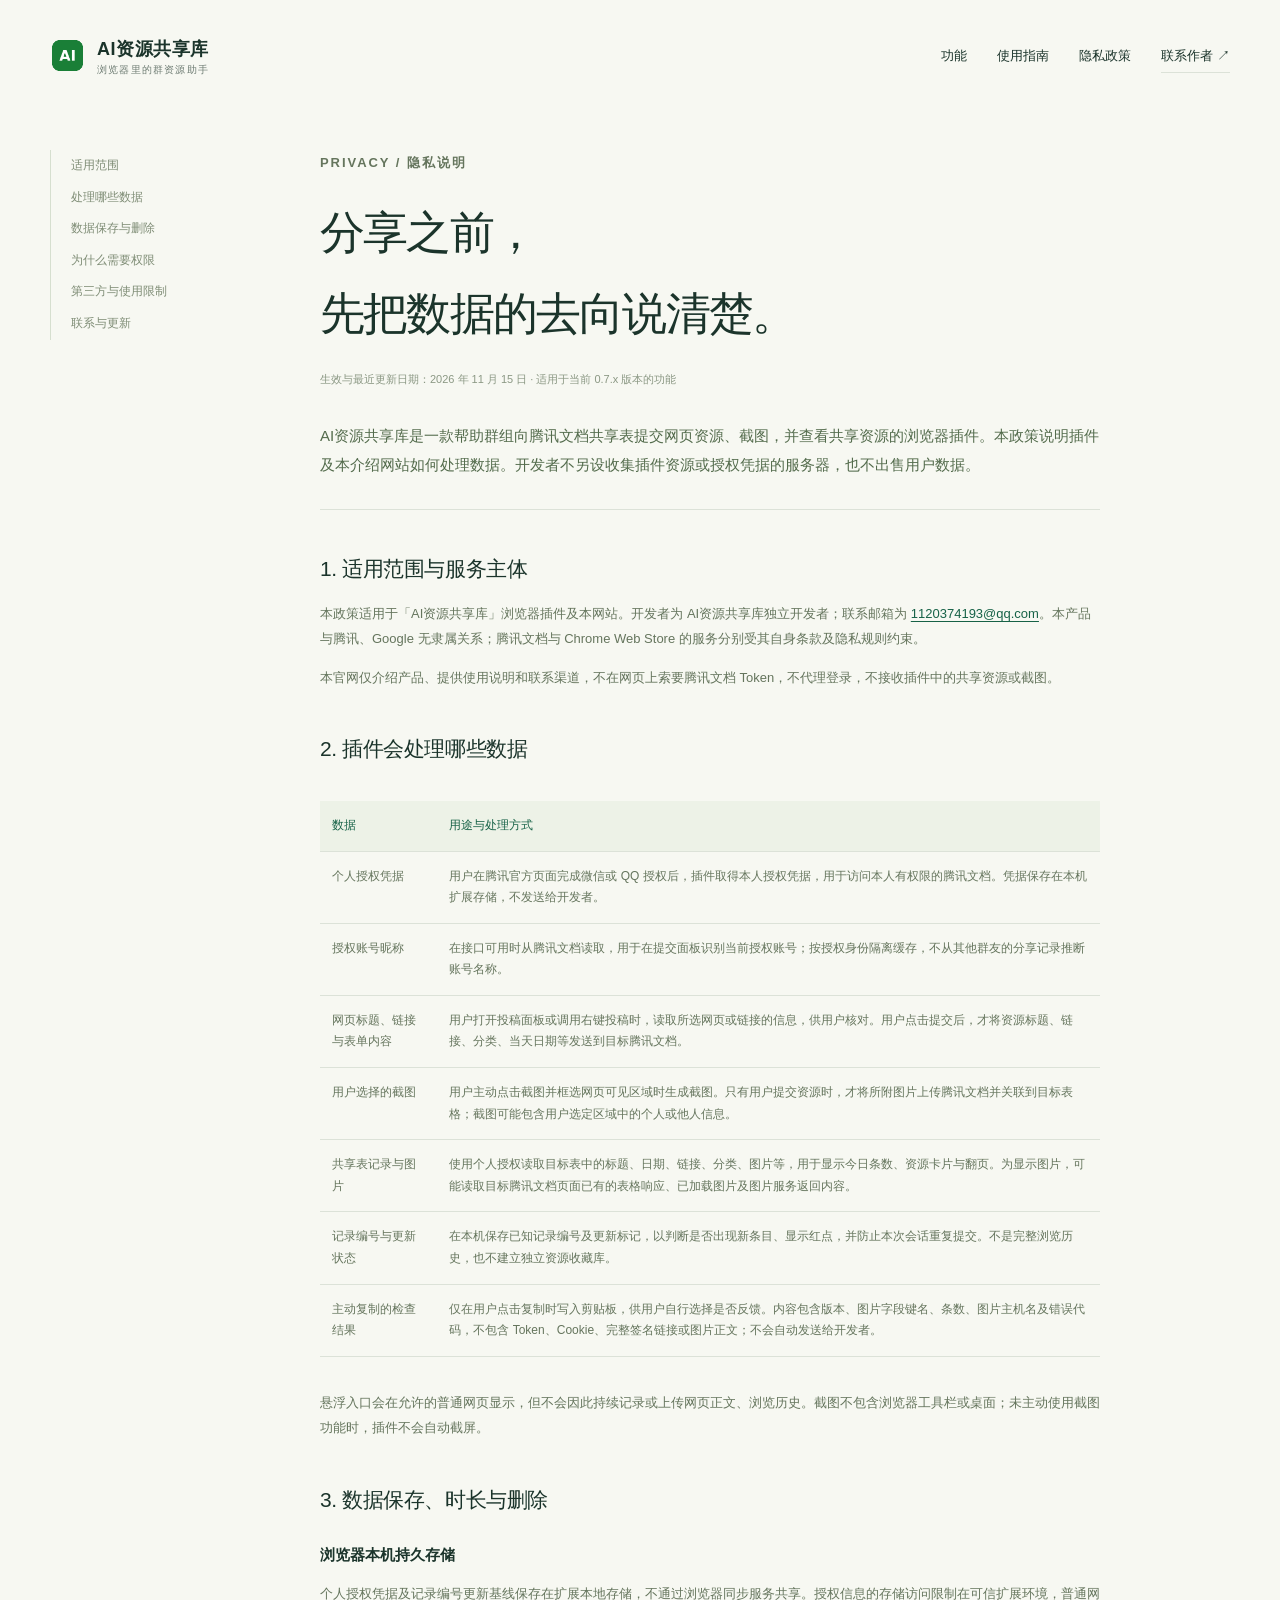
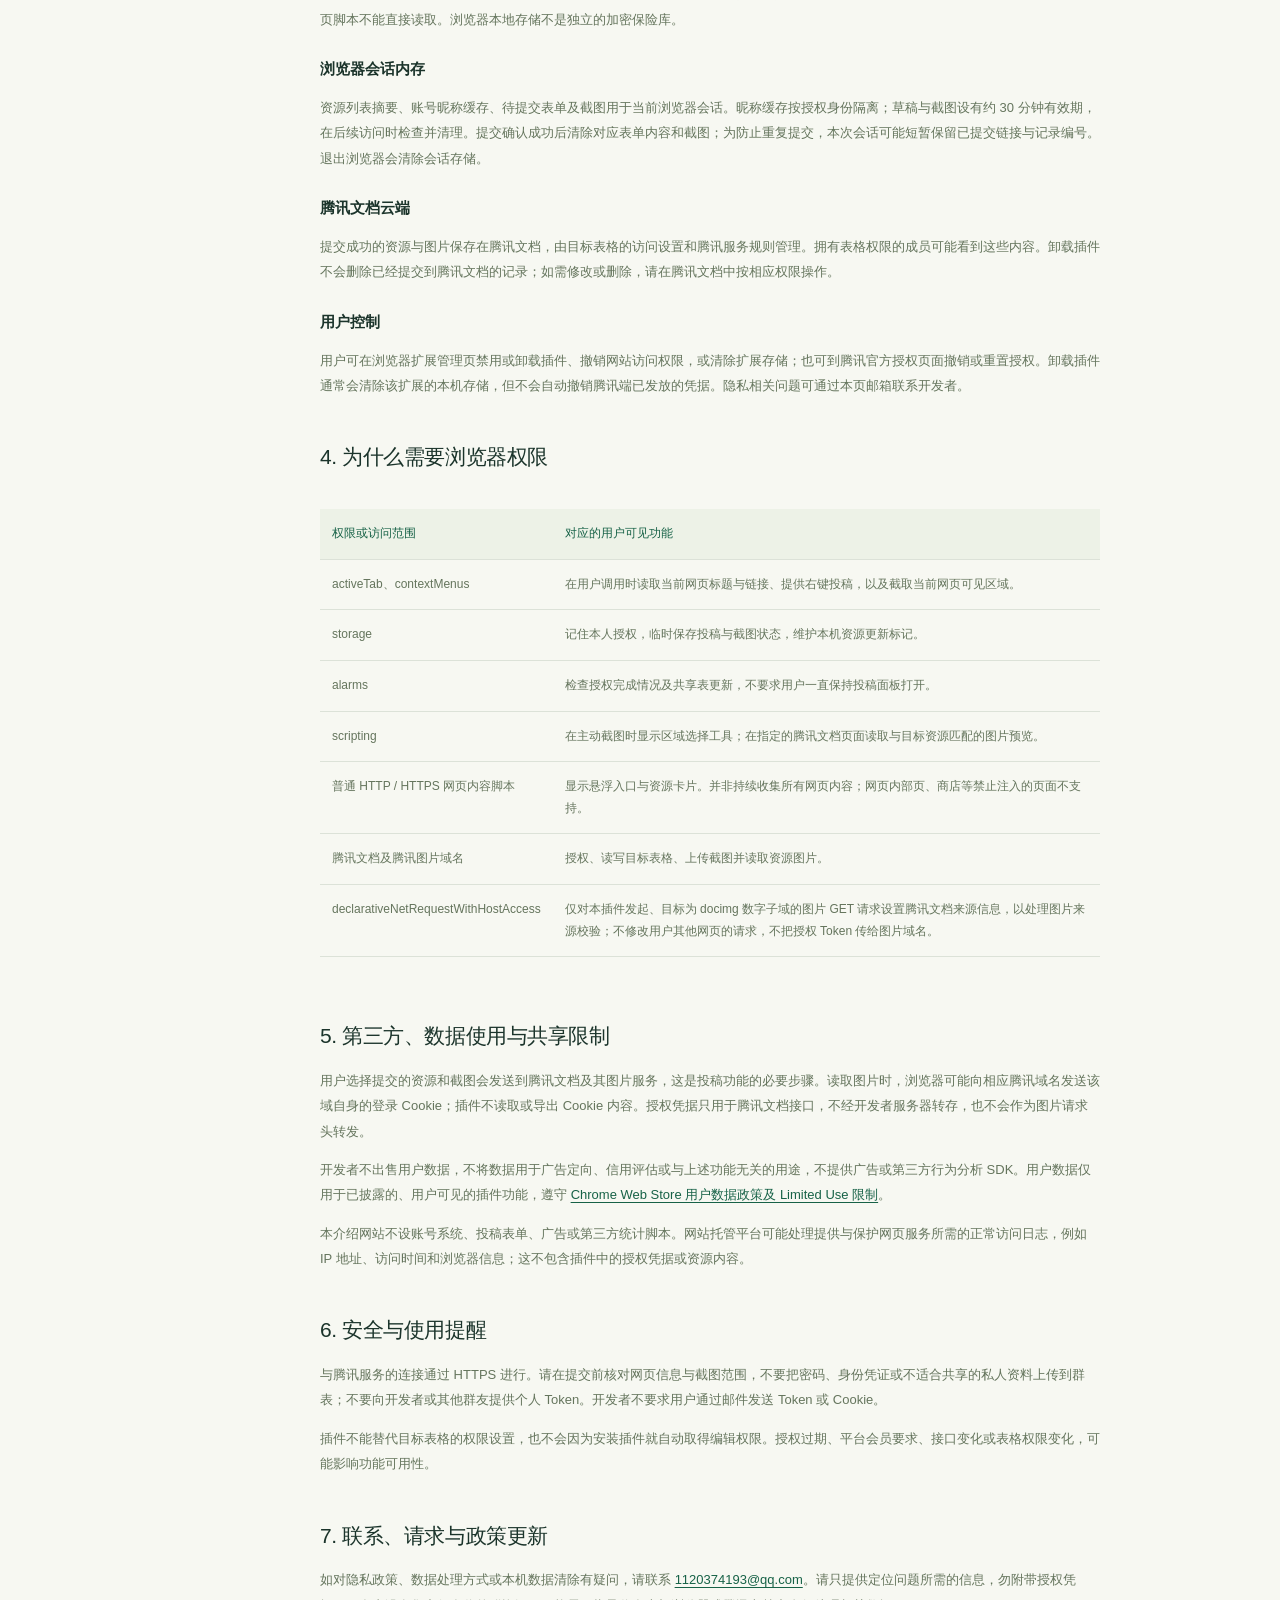
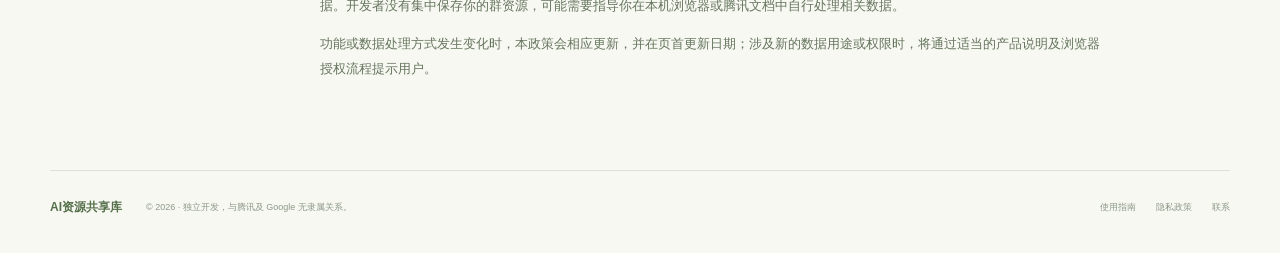
==== privacy/index.html @ 5c705e94 "Publish product website, help and privacy policy only" ====
<!doctype html><html lang="zh-CN"><head><meta charset="utf-8"><meta name="viewport" content="width=device-width,initial-scale=1"><meta name="description" content="AI资源共享库浏览器插件隐私政策：了解授权凭据、网页标题与链接、截图、腾讯文档共享表及本地存储的处理方式。"><title>隐私政策 · AI资源共享库</title><link rel="icon" href="../assets/icon.png"><link rel="stylesheet" href="../assets/site.css"></head><body><a class="skip" href="#main">跳到正文</a><header class="header wrap"><a class="brand" href="../"><img src="../assets/icon.png" alt="" width="35" height="35"><span>AI资源共享库<small>浏览器里的群资源助手</small></span></a><nav aria-label="主导航"><a href="../#features">功能</a><a href="../help/">使用指南</a><a href="../privacy/" aria-current="page">隐私政策</a><a class="nav-contact" href="mailto:1120374193@qq.com">联系作者 ↗</a></nav></header>
<main id="main" class="legal-layout wrap"><aside class="legal-sidebar" aria-label="本页目录"><a href="#scope">适用范围</a><a href="#data">处理哪些数据</a><a href="#storage">数据保存与删除</a><a href="#permissions">为什么需要权限</a><a href="#sharing">第三方与使用限制</a><a href="#contact">联系与更新</a></aside><article class="legal"><p class="eyebrow">PRIVACY / 隐私说明</p><h1>分享之前，<br>先把数据的去向说清楚。</h1><p class="updated">生效与最近更新日期：2026 年 11 月 15 日 · 适用于当前 0.7.x 版本的功能</p><p class="lead">AI资源共享库是一款帮助群组向腾讯文档共享表提交网页资源、截图，并查看共享资源的浏览器插件。本政策说明插件及本介绍网站如何处理数据。开发者不另设收集插件资源或授权凭据的服务器，也不出售用户数据。</p>
<h2 id="scope">1. 适用范围与服务主体</h2><p>本政策适用于「AI资源共享库」浏览器插件及本网站。开发者为 AI资源共享库独立开发者；联系邮箱为 <a href="mailto:1120374193@qq.com">1120374193@qq.com</a>。本产品与腾讯、Google 无隶属关系；腾讯文档与 Chrome Web Store 的服务分别受其自身条款及隐私规则约束。</p><p>本官网仅介绍产品、提供使用说明和联系渠道，不在网页上索要腾讯文档 Token，不代理登录，不接收插件中的共享资源或截图。</p>
<h2 id="data">2. 插件会处理哪些数据</h2><div class="table-wrap"><table><thead><tr><th>数据</th><th>用途与处理方式</th></tr></thead><tbody><tr><td>个人授权凭据</td><td>用户在腾讯官方页面完成微信或 QQ 授权后，插件取得本人授权凭据，用于访问本人有权限的腾讯文档。凭据保存在本机扩展存储，不发送给开发者。</td></tr><tr><td>授权账号昵称</td><td>在接口可用时从腾讯文档读取，用于在提交面板识别当前授权账号；按授权身份隔离缓存，不从其他群友的分享记录推断账号名称。</td></tr><tr><td>网页标题、链接与表单内容</td><td>用户打开投稿面板或调用右键投稿时，读取所选网页或链接的信息，供用户核对。用户点击提交后，才将资源标题、链接、分类、当天日期等发送到目标腾讯文档。</td></tr><tr><td>用户选择的截图</td><td>用户主动点击截图并框选网页可见区域时生成截图。只有用户提交资源时，才将所附图片上传腾讯文档并关联到目标表格；截图可能包含用户选定区域中的个人或他人信息。</td></tr><tr><td>共享表记录与图片</td><td>使用个人授权读取目标表中的标题、日期、链接、分类、图片等，用于显示今日条数、资源卡片与翻页。为显示图片，可能读取目标腾讯文档页面已有的表格响应、已加载图片及图片服务返回内容。</td></tr><tr><td>记录编号与更新状态</td><td>在本机保存已知记录编号及更新标记，以判断是否出现新条目、显示红点，并防止本次会话重复提交。不是完整浏览历史，也不建立独立资源收藏库。</td></tr><tr><td>主动复制的检查结果</td><td>仅在用户点击复制时写入剪贴板，供用户自行选择是否反馈。内容包含版本、图片字段键名、条数、图片主机名及错误代码，不包含 Token、Cookie、完整签名链接或图片正文；不会自动发送给开发者。</td></tr></tbody></table></div><p>悬浮入口会在允许的普通网页显示，但不会因此持续记录或上传网页正文、浏览历史。截图不包含浏览器工具栏或桌面；未主动使用截图功能时，插件不会自动截屏。</p>
<h2 id="storage">3. 数据保存、时长与删除</h2><h3>浏览器本机持久存储</h3><p>个人授权凭据及记录编号更新基线保存在扩展本地存储，不通过浏览器同步服务共享。授权信息的存储访问限制在可信扩展环境，普通网页脚本不能直接读取。浏览器本地存储不是独立的加密保险库。</p><h3>浏览器会话内存</h3><p>资源列表摘要、账号昵称缓存、待提交表单及截图用于当前浏览器会话。昵称缓存按授权身份隔离；草稿与截图设有约 30 分钟有效期，在后续访问时检查并清理。提交确认成功后清除对应表单内容和截图；为防止重复提交，本次会话可能短暂保留已提交链接与记录编号。退出浏览器会清除会话存储。</p><h3>腾讯文档云端</h3><p>提交成功的资源与图片保存在腾讯文档，由目标表格的访问设置和腾讯服务规则管理。拥有表格权限的成员可能看到这些内容。卸载插件不会删除已经提交到腾讯文档的记录；如需修改或删除，请在腾讯文档中按相应权限操作。</p><h3>用户控制</h3><p>用户可在浏览器扩展管理页禁用或卸载插件、撤销网站访问权限，或清除扩展存储；也可到腾讯官方授权页面撤销或重置授权。卸载插件通常会清除该扩展的本机存储，但不会自动撤销腾讯端已发放的凭据。隐私相关问题可通过本页邮箱联系开发者。</p>
<h2 id="permissions">4. 为什么需要浏览器权限</h2><div class="table-wrap"><table><thead><tr><th>权限或访问范围</th><th>对应的用户可见功能</th></tr></thead><tbody><tr><td>activeTab、contextMenus</td><td>在用户调用时读取当前网页标题与链接、提供右键投稿，以及截取当前网页可见区域。</td></tr><tr><td>storage</td><td>记住本人授权，临时保存投稿与截图状态，维护本机资源更新标记。</td></tr><tr><td>alarms</td><td>检查授权完成情况及共享表更新，不要求用户一直保持投稿面板打开。</td></tr><tr><td>scripting</td><td>在主动截图时显示区域选择工具；在指定的腾讯文档页面读取与目标资源匹配的图片预览。</td></tr><tr><td>普通 HTTP / HTTPS 网页内容脚本</td><td>显示悬浮入口与资源卡片。并非持续收集所有网页内容；网页内部页、商店等禁止注入的页面不支持。</td></tr><tr><td>腾讯文档及腾讯图片域名</td><td>授权、读写目标表格、上传截图并读取资源图片。</td></tr><tr><td>declarativeNetRequestWithHostAccess</td><td>仅对本插件发起、目标为 docimg 数字子域的图片 GET 请求设置腾讯文档来源信息，以处理图片来源校验；不修改用户其他网页的请求，不把授权 Token 传给图片域名。</td></tr></tbody></table></div>
<h2 id="sharing">5. 第三方、数据使用与共享限制</h2><p>用户选择提交的资源和截图会发送到腾讯文档及其图片服务，这是投稿功能的必要步骤。读取图片时，浏览器可能向相应腾讯域名发送该域自身的登录 Cookie；插件不读取或导出 Cookie 内容。授权凭据只用于腾讯文档接口，不经开发者服务器转存，也不会作为图片请求头转发。</p><p>开发者不出售用户数据，不将数据用于广告定向、信用评估或与上述功能无关的用途，不提供广告或第三方行为分析 SDK。用户数据仅用于已披露的、用户可见的插件功能，遵守 <a href="https://developer.chrome.com/docs/webstore/program-policies/user-data-faq" target="_blank" rel="noopener noreferrer">Chrome Web Store 用户数据政策及 Limited Use 限制</a>。</p><p>本介绍网站不设账号系统、投稿表单、广告或第三方统计脚本。网站托管平台可能处理提供与保护网页服务所需的正常访问日志，例如 IP 地址、访问时间和浏览器信息；这不包含插件中的授权凭据或资源内容。</p>
<h2>6. 安全与使用提醒</h2><p>与腾讯服务的连接通过 HTTPS 进行。请在提交前核对网页信息与截图范围，不要把密码、身份凭证或不适合共享的私人资料上传到群表；不要向开发者或其他群友提供个人 Token。开发者不要求用户通过邮件发送 Token 或 Cookie。</p><p>插件不能替代目标表格的权限设置，也不会因为安装插件就自动取得编辑权限。授权过期、平台会员要求、接口变化或表格权限变化，可能影响功能可用性。</p>
<h2 id="contact">7. 联系、请求与政策更新</h2><p>如对隐私政策、数据处理方式或本机数据清除有疑问，请联系 <a href="mailto:1120374193@qq.com?subject=AI%E6%8A%98%E8%85%BE%E6%89%8B%E5%86%8C%20%E9%9A%90%E7%A7%81%E9%97%AE%E9%A2%98">1120374193@qq.com</a>。请只提供定位问题所需的信息，勿附带授权凭据。开发者没有集中保存你的群资源，可能需要指导你在本机浏览器或腾讯文档中自行处理相关数据。</p><p>功能或数据处理方式发生变化时，本政策会相应更新，并在页首更新日期；涉及新的数据用途或权限时，将通过适当的产品说明及浏览器授权流程提示用户。</p></article></main>
<footer class="footer wrap"><a class="footer-brand" href="../">AI资源共享库</a><span>© 2026 · 独立开发，与腾讯及 Google 无隶属关系。</span><nav aria-label="页脚导航"><a href="../help/">使用指南</a><a href="../privacy/">隐私政策</a><a href="mailto:1120374193@qq.com">联系</a></nav></footer></body></html>
---- assets/site.css ----
:root{--ink:#1b342b;--green:#176247;--deep:#164c3c;--muted:#6e7c73;--paper:#f7f8f2;--line:#dce2d8;--serif:Georgia,'Songti SC','SimSun',serif}*{box-sizing:border-box}html{scroll-behavior:smooth;scroll-padding-top:28px}body{margin:0;background:var(--paper);color:var(--ink);font:15px/1.8 -apple-system,BlinkMacSystemFont,'Segoe UI','PingFang SC','Microsoft YaHei',sans-serif}a{color:inherit;text-decoration:none}button{font:inherit}button,a{-webkit-tap-highlight-color:transparent}a:focus-visible,button:focus-visible,summary:focus-visible{outline:3px solid #9fb646;outline-offset:5px}a:hover{color:var(--green)}.wrap{width:min(1180px,calc(100% - 64px));margin-inline:auto}.header{height:112px;display:flex;align-items:center;justify-content:space-between;gap:30px}.brand{display:flex;align-items:center;gap:12px;font-weight:700;font-size:18px;letter-spacing:.03em}.brand img{border-radius:9px}.brand small{display:block;font-size:10px;color:var(--muted);font-weight:400;letter-spacing:.12em;margin-top:-4px}.header nav{display:flex;align-items:center;gap:30px;font-size:13px}.nav-contact{border-bottom:1px solid var(--line);padding:5px 0}.nav-contact span{margin-left:12px}.hero{display:grid;grid-template-columns:1.05fr 1fr;align-items:center;gap:60px;padding-top:50px;padding-bottom:80px}.eyebrow{font-size:11px;color:var(--green);font-weight:600;letter-spacing:.15em;margin:0 0 18px}.hero .eyebrow{display:flex;align-items:center;gap:9px}.live-dot,.tiny-dot{width:6px;height:6px;border-radius:50%;background:#8fa354;display:inline-block;flex:none}.hero h1{font-family:var(--serif);font-weight:500;font-size:clamp(40px,4.6vw,64px);letter-spacing:-.055em;line-height:1.34;margin:0 0 28px}.accent{color:var(--green)}.hero-lead{color:var(--muted);font-size:16px;line-height:1.95;margin:0 0 30px}.hero-actions{display:flex;align-items:center;gap:24px;flex-wrap:wrap}.button{display:inline-flex;align-items:center;justify-content:space-between;gap:25px;padding:13px 21px;border-radius:5px;font-weight:500;font-size:13px;transition:background .2s,transform .2s}.button:hover{transform:translateY(-2px)}.primary{background:var(--green);color:white}.primary:hover{background:var(--deep);color:white}.light{background:#f3f6ec;color:var(--deep)}.text-link{font-size:12px;border-bottom:1px solid #b7c5b7;padding-bottom:4px;color:var(--green)}.availability{margin-top:23px;color:#8a948b;font-size:10px;display:flex;align-items:center;gap:7px;flex-wrap:wrap}.availability-divider{margin:0 3px;color:#bbc4b9}.tiny-dot{width:4px;height:4px;background:#aeb9ad}.demo-scene{position:relative;min-width:0}.demo-label{display:flex;justify-content:space-between;font-size:10px;color:#7f8c80;margin:0 2px 10px}.demo-label span:first-child{letter-spacing:.2em;color:var(--green)}.browser{border:1px solid #c9d4c7;border-radius:12px;overflow:hidden;background:#fff;box-shadow:0 20px 50px #203b2710;transform:rotate(-1deg)}.browser-top{height:40px;background:#edf1e9;border-bottom:1px solid #dde4d8;display:flex;align-items:center;gap:12px;padding:0 15px}.traffic{display:flex;gap:5px}.traffic i{display:block;width:6px;height:6px;border-radius:50%;background:#c6d2c0}.traffic i:nth-child(2){background:#b8c8ae}.traffic i:nth-child(3){background:#9eb599}.browser-address{flex:1;text-align:center;font-size:9px;color:#8b9885}.browser-more{color:#9eac97}.browser-body{height:440px;position:relative;padding:29px 27px;background:linear-gradient(135deg,#fbfcf9,#f2f5ed)}.page-tag{font-size:9px;letter-spacing:.16em;color:#9ba992}.fake-title{font-family:var(--serif);font-size:24px;line-height:1.5;color:#9aaa91;margin-top:18px}.fake-line{height:5px;width:47%;background:#e4eadf;border-radius:2px;margin-top:10px}.fake-line.long{width:68%;margin-top:19px}.fake-block{display:flex;gap:12px;align-items:center;margin-top:34px;color:#a0af97}.fake-block strong{font-size:11px;font-weight:500;display:block}.fake-block small{display:block;font-size:8px;margin-top:4px}.line-icon{border:1px solid #dbe4d4;width:31px;height:31px;border-radius:6px;display:grid;place-items:center}.resource-card{position:absolute;right:26px;top:121px;width:285px;background:white;padding:16px;border-radius:10px;border:1px solid #d7e1d3;box-shadow:0 14px 25px #263c2315;transform:rotate(1deg)}.resource-head{display:flex;align-items:center;justify-content:space-between;font-size:10px;color:var(--green)}.outlined{border:1px solid #d6e2d6;padding:3px 7px;border-radius:4px;font-weight:600}.resource-summary{font-size:9px;color:#a0aaa0;margin:9px 0}.demo-only{float:right;background:#f2f5ed;padding:0 5px;border-radius:3px;color:#8c9a84}.demo-card{min-height:137px;perspective:600px}.resource-kind{display:block;font-size:8px;color:#94a18f;letter-spacing:.07em}.resource-card h2{font-size:14px;font-weight:500;line-height:1.65;margin:5px 0 12px}.mini-art{height:58px;display:flex;align-items:center;justify-content:center;gap:9px;background:#f5f8f0;border-radius:4px}.art-task{font-size:10px;background:white;border:1px solid #dfe6d7;border-radius:5px;padding:7px 12px;display:flex;gap:15px;color:#91a184}.art-task-green{background:#e1eddb;color:var(--green);border-color:#d1e2c7}.art-task span{font-size:10px}.art-arrow{color:#b7c5ad;font-size:12px}.resource-pager{display:flex;align-items:center;justify-content:space-between;border-top:1px solid #ecf0e7;padding-top:10px;margin-top:10px}.resource-pager button{border:1px solid #dce5d6;border-radius:4px;color:var(--green);font-size:9px;padding:4px 8px;background:white;cursor:pointer}.resource-pager button:disabled{opacity:.35;cursor:default}.resource-pager>span{font-size:9px;color:#9da993}.floating-demo{position:absolute;bottom:20px;right:22px;width:41px;height:41px;border-radius:50%;background:var(--green);color:white;display:grid;place-items:center;font-size:14px;font-weight:600;box-shadow:0 4px 10px #315c3825}.demo-badge{position:absolute;right:-7px;top:-4px;border:2px solid white;border-radius:12px;font-size:8px;background:#e8f0e0;color:var(--green);width:20px;height:18px;line-height:14px;text-align:center}.floating-demo i{position:absolute;left:0;top:0;width:8px;height:8px;border-radius:50%;background:#df7867;border:2px solid white}.demo-caption{display:flex;align-items:center;justify-content:flex-end;gap:9px;margin-top:19px;font-size:9px;color:#8e9c86}.caption-line{width:30px;height:1px;background:#bdcbb5}.principle-strip{border-block:1px solid var(--line);background:#eff2e9}.principle-inner{display:flex;justify-content:space-between;gap:25px;padding-block:20px;font-size:11px;color:#8a9882}.principle-inner b{color:#556c51;font-weight:500;margin-right:12px}.section{padding-block:85px}.section-heading h2,.getting-started h2,.contact-section h2{font-family:var(--serif);font-size:36px;font-weight:500;letter-spacing:-.035em;line-height:1.5;margin:0}.feature-grid{display:grid;grid-template-columns:repeat(3,1fr);gap:45px;margin-top:48px}.feature-grid article{border-top:1px solid #cbd8c5;padding-top:20px;position:relative}.feature-number{font-size:10px;color:#8f9f86;letter-spacing:.08em}.feature-symbol{position:absolute;top:15px;right:2px;color:#5f7c54;font-size:23px}.feature-grid h3{font-size:17px;font-weight:500;margin:24px 0 11px}.feature-grid p{font-size:12px;color:var(--muted);margin:0;line-height:1.95}.privacy-band{border-radius:9px;background:var(--deep);color:#eff6e9;padding:42px 40px;display:flex;gap:30px;align-items:center}.privacy-mark{width:55px;height:65px;flex:none;border:1px solid #6e907b;border-radius:20px 20px 26px 26px;display:grid;place-items:center;color:#bed3af;font-size:25px}.privacy-band .eyebrow{color:#abc69c;margin-bottom:12px}.privacy-band h2{font-family:var(--serif);font-weight:400;font-size:30px;line-height:1.5;margin:0 0 13px;letter-spacing:-.02em}.privacy-band p:last-child{font-size:11px;color:#b2c8b7;margin:0;line-height:1.9}.privacy-band .button{margin-left:auto;white-space:nowrap;font-size:11px;gap:19px}.getting-started{display:grid;grid-template-columns:1fr 1fr;gap:90px}.muted{color:var(--muted);font-size:12px;margin-block:24px}.steps{list-style:none;margin:4px 0 0;padding:0}.steps li{display:flex;gap:18px;padding:23px 0;border-bottom:1px solid var(--line)}.steps li:first-child{padding-top:0}.steps li>span{height:25px;width:25px;flex:none;border-radius:50%;border:1px solid #ccdac5;display:grid;place-items:center;color:var(--green);font-size:10px}.steps h3{font-size:14px;font-weight:500;margin:0 0 6px}.steps p{font-size:11px;color:var(--muted);margin:0}.contact-section{border-top:1px solid var(--line);padding-block:50px;display:flex;align-items:center;justify-content:space-between;gap:30px}.contact-section .eyebrow{margin-bottom:13px}.contact-section h2{font-size:29px}.contact-section p:last-child{font-size:11px;color:var(--muted);margin:12px 0 0}.contact-mail{font-family:Georgia,serif;font-size:20px;color:var(--green);white-space:nowrap;border-bottom:1px solid #bdcdb7;padding-bottom:5px}.contact-mail span{font-family:system-ui;margin-left:15px;font-size:14px}.footer{border-top:1px solid var(--line);padding-block:26px 35px;display:flex;gap:24px;align-items:center;font-size:9px;color:#8d9888}.footer-brand{font-size:12px;color:#55704b;font-weight:600}.footer nav{margin-left:auto;display:flex;gap:20px}.skip{position:fixed;left:10px;top:-100px;z-index:10;background:white;padding:8px}.skip:focus{top:10px}.legal-layout{display:grid;grid-template-columns:200px 1fr;gap:70px;padding-top:38px;padding-bottom:75px}.legal-sidebar{font-size:12px;position:sticky;top:30px;height:fit-content;border-left:1px solid #d6dfcf;padding-left:20px}.legal-sidebar a{display:block;padding:5px 0;color:#7f8d76}.legal-sidebar a.current{color:var(--green);font-weight:600}.legal{max-width:780px}.legal>h1{font-family:var(--serif);font-size:45px;font-weight:400;letter-spacing:-.04em;margin:0 0 14px}.legal .updated{font-size:11px;color:#8b9884;margin-bottom:30px}.legal .lead{font-size:15px;color:#536b4c;line-height:1.95;border-bottom:1px solid var(--line);padding-bottom:30px}.legal h2{font-size:21px;font-weight:500;margin:40px 0 13px;letter-spacing:-.02em}.legal h3{font-size:15px;font-weight:600;margin:23px 0 9px}.legal p,.legal li{font-size:13px;color:#65755d;line-height:1.95}.legal ul,.legal ol{padding-left:20px}.legal li{padding-block:4px}.legal a{color:var(--green);text-decoration:underline;text-underline-offset:3px}.legal table{width:100%;border-collapse:collapse;margin:20px 0;font-size:12px}.legal th,.legal td{text-align:left;border-bottom:1px solid var(--line);padding:14px 12px;vertical-align:top}.legal th{color:var(--green);background:#edf2e7;font-weight:500}.legal td{color:#65755d}.legal-note{background:#ebf1e3;border-left:3px solid #9ab083;padding:15px 20px;font-size:12px!important}.help-faq{border-bottom:1px solid var(--line);padding:16px 0}.help-faq summary{font-size:14px;color:#395331;cursor:pointer}.help-faq p{margin-bottom:0}.table-wrap{overflow-x:auto}
@media(min-width:1500px){.hero{padding-block:75px 110px}.hero h1{font-size:68px}.browser-body{height:470px}.resource-card{top:135px}}
@media(max-width:1000px){.hero{gap:30px}.hero h1{font-size:46px}.hero-lead{font-size:14px}.hero-actions{gap:16px}.resource-card{right:12px;width:260px}.fake-title{font-size:21px}.browser-body{padding:23px 20px}.header nav{gap:18px}.privacy-band{gap:20px;padding:32px}.privacy-band .button{padding:11px 15px;gap:12px}.feature-grid{gap:25px}.getting-started{gap:45px}.contact-mail{font-size:17px}.legal-layout{gap:35px;grid-template-columns:160px 1fr}}
@media(max-width:740px){.wrap{width:calc(100% - 36px)}.header{height:85px;gap:14px}.brand{font-size:15px;gap:8px}.brand img{width:29px;height:29px}.brand small{font-size:8px}.header nav{gap:14px;font-size:11px}.header nav a:first-child,.nav-contact{display:none}.hero{grid-template-columns:1fr;padding-top:36px;padding-bottom:42px;gap:42px}.hero h1{font-size:48px;line-height:1.35}.hero-lead{font-size:14px}.hero-actions{gap:23px}.availability{font-size:9px}.demo-scene{max-width:500px;width:100%;margin:auto}.browser-body{height:410px}.resource-card{right:19px;top:113px;width:270px}.fake-title{font-size:24px}.principle-inner{flex-direction:column;gap:10px;padding-block:19px;font-size:11px}.principle-inner b{display:inline-block;width:95px}.section{padding-block:50px}.section-heading h2,.getting-started h2{font-size:29px}.feature-grid{grid-template-columns:1fr;gap:30px;margin-top:30px}.feature-grid h3{margin-top:18px}.feature-grid p{font-size:13px}.feature-symbol{top:21px}.privacy-band{flex-wrap:wrap;gap:20px;padding:27px 23px}.privacy-mark{width:39px;height:47px;font-size:20px}.privacy-band h2{font-size:26px}.privacy-band .eyebrow{font-size:10px}.privacy-band>div:nth-child(2){flex:1}.privacy-band .button{margin-left:59px}.privacy-band p:last-child{font-size:11px}.getting-started{grid-template-columns:1fr;gap:28px}.muted{font-size:13px}.steps p{font-size:12px}.contact-section{align-items:flex-start;flex-direction:column;gap:22px;padding-block:35px}.contact-section h2{font-size:27px}.contact-section p:last-child{font-size:12px}.contact-mail{font-size:19px}.footer{flex-wrap:wrap;gap:12px;padding-block:23px}.footer>span{width:100%;order:3}.footer nav{gap:18px}.legal-layout{display:block;padding-top:20px;padding-bottom:45px}.legal-sidebar{position:static;border:0;border-bottom:1px solid var(--line);padding:0 0 14px;margin-bottom:25px;display:flex;gap:20px;flex-wrap:wrap}.legal-sidebar a{padding:0}.legal>h1{font-size:36px}.legal h2{font-size:19px;margin-top:30px}.legal th,.legal td{padding:11px 8px}.desktop{display:none}}
@media(max-width:370px){.hero h1{font-size:41px}.resource-card{width:245px;right:10px}.brand small{display:none}.header nav{gap:10px}.hero-actions{gap:15px}.button{padding:12px 17px}.hero-actions .text-link{font-size:11px}}
@media(prefers-reduced-motion:reduce){html{scroll-behavior:auto}*{transition:none!important;animation:none!important}}
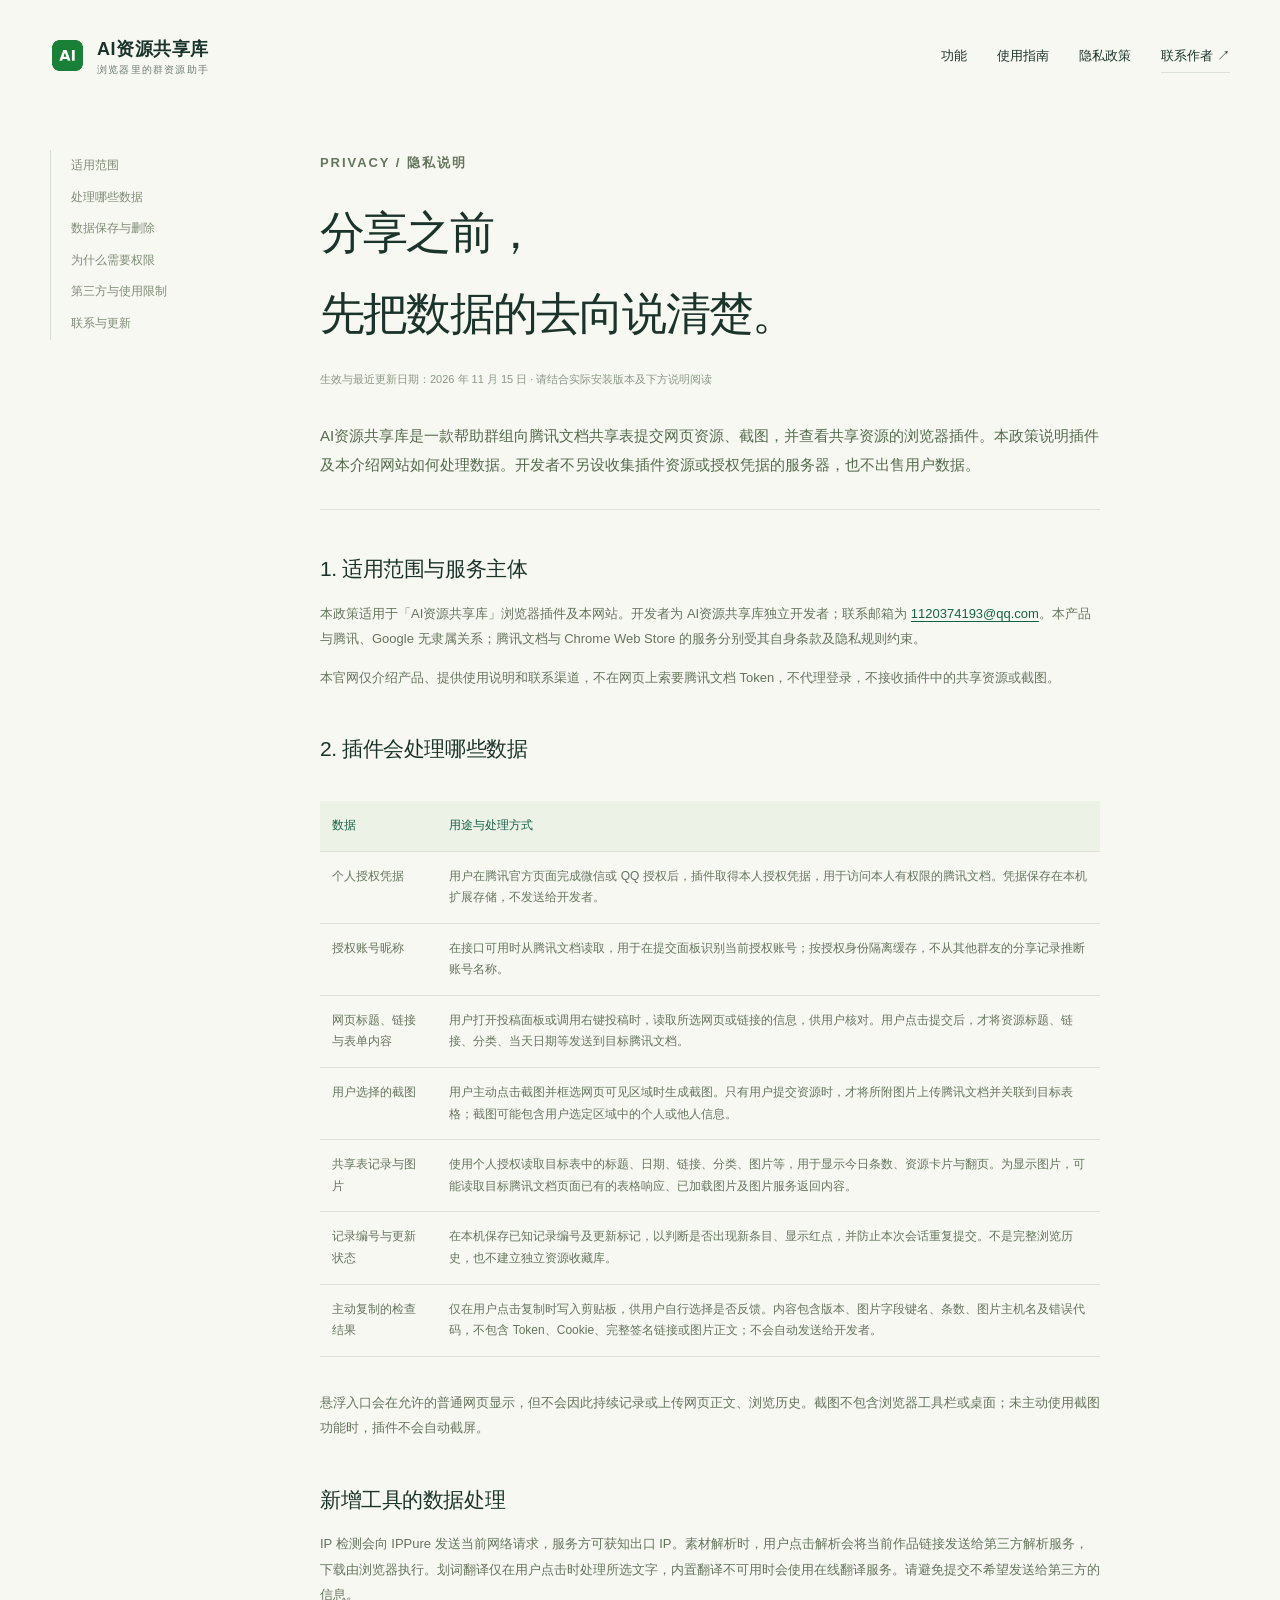
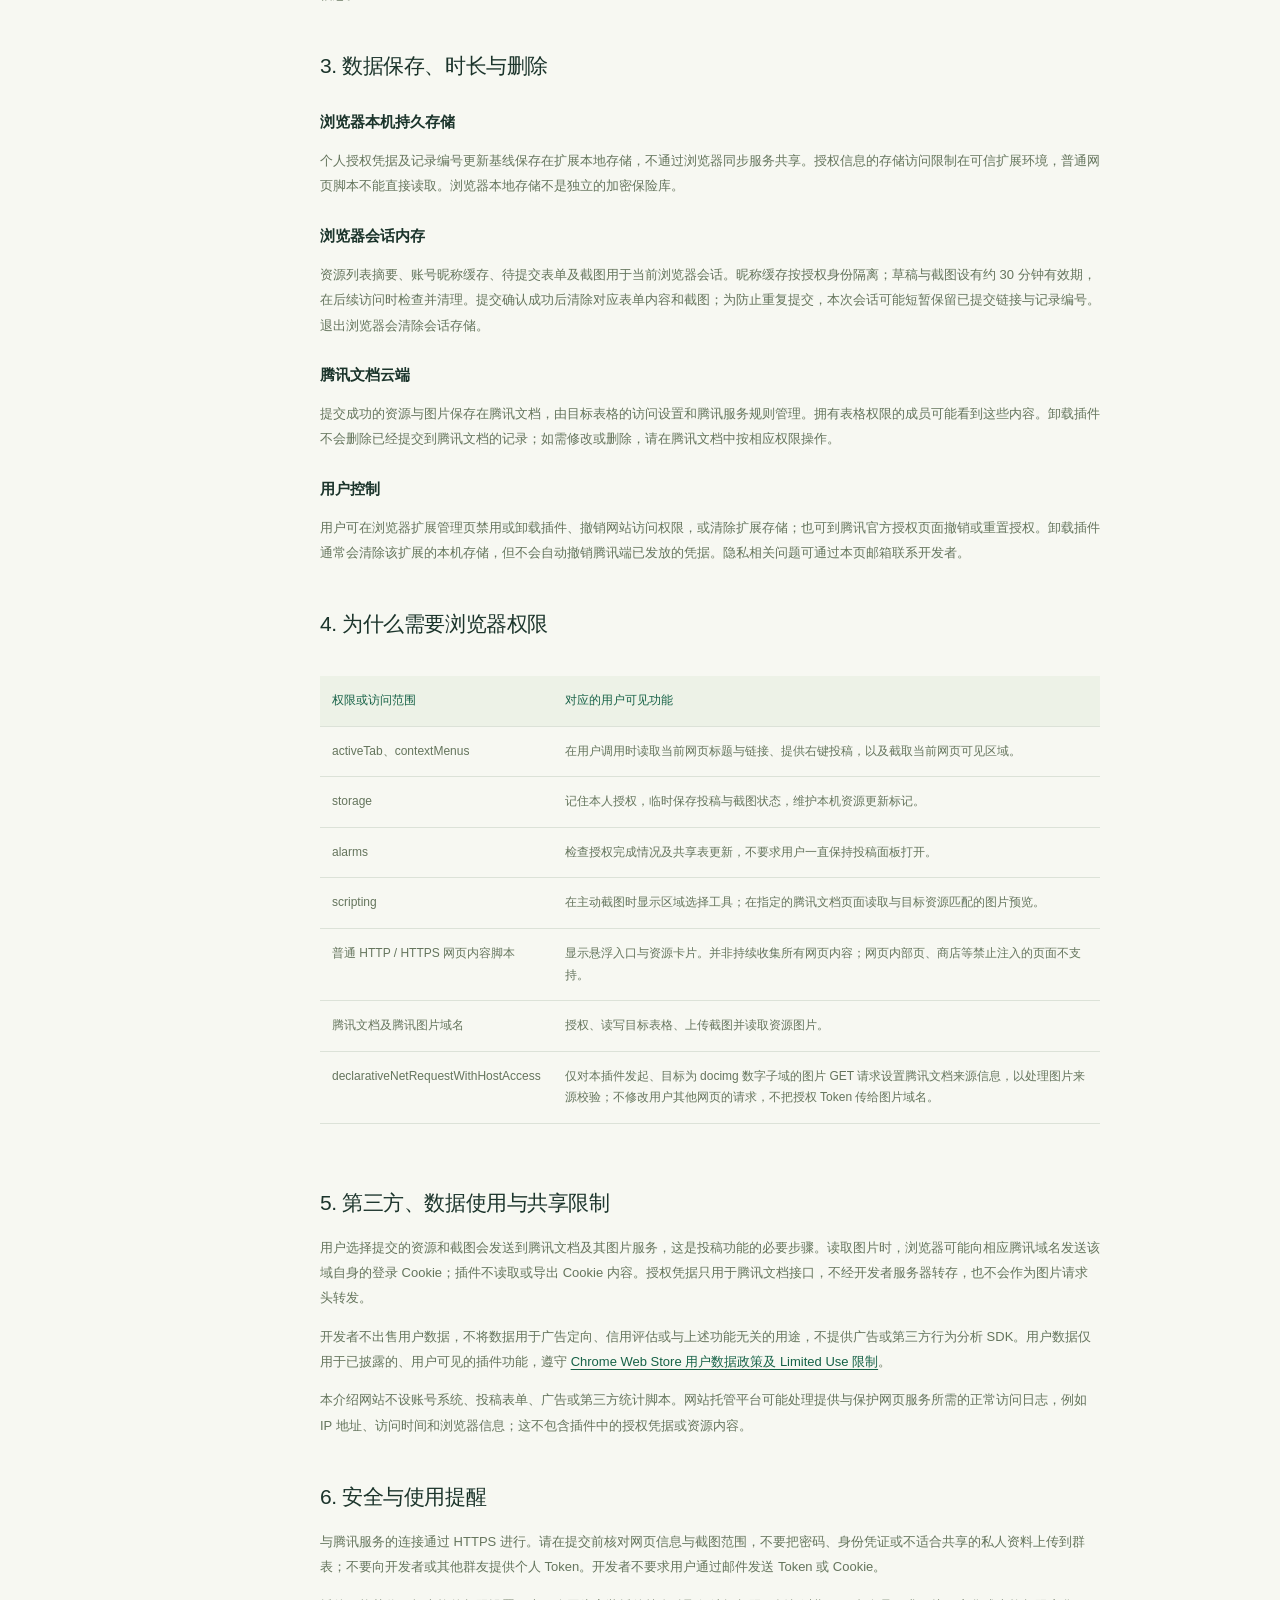
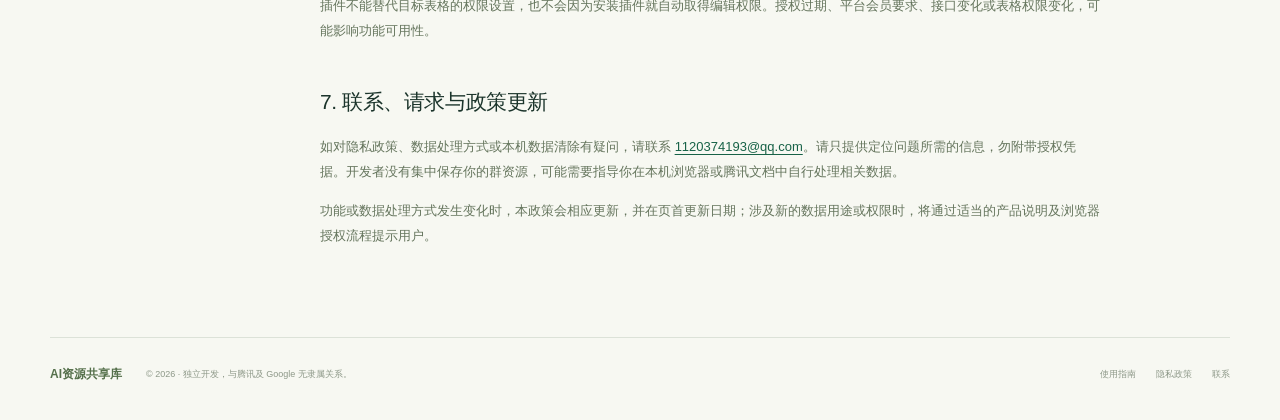
==== commit 033445f7: "补充新增工具的数据处理说明" ====
--- a/privacy/index.html
+++ b/privacy/index.html
@@ -1,8 +1,8 @@
 <!doctype html><html lang="zh-CN"><head><meta charset="utf-8"><meta name="viewport" content="width=device-width,initial-scale=1"><meta name="description" content="AI资源共享库浏览器插件隐私政策：了解授权凭据、网页标题与链接、截图、腾讯文档共享表及本地存储的处理方式。"><title>隐私政策 · AI资源共享库</title><link rel="icon" href="../assets/icon.png"><link rel="stylesheet" href="../assets/site.css"></head><body><a class="skip" href="#main">跳到正文</a><header class="header wrap"><a class="brand" href="../"><img src="../assets/icon.png" alt="" width="35" height="35"><span>AI资源共享库<small>浏览器里的群资源助手</small></span></a><nav aria-label="主导航"><a href="../#features">功能</a><a href="../help/">使用指南</a><a href="../privacy/" aria-current="page">隐私政策</a><a class="nav-contact" href="mailto:1120374193@qq.com">联系作者 ↗</a></nav></header>
-<main id="main" class="legal-layout wrap"><aside class="legal-sidebar" aria-label="本页目录"><a href="#scope">适用范围</a><a href="#data">处理哪些数据</a><a href="#storage">数据保存与删除</a><a href="#permissions">为什么需要权限</a><a href="#sharing">第三方与使用限制</a><a href="#contact">联系与更新</a></aside><article class="legal"><p class="eyebrow">PRIVACY / 隐私说明</p><h1>分享之前，<br>先把数据的去向说清楚。</h1><p class="updated">生效与最近更新日期：2026 年 11 月 15 日 · 适用于当前 0.7.x 版本的功能</p><p class="lead">AI资源共享库是一款帮助群组向腾讯文档共享表提交网页资源、截图，并查看共享资源的浏览器插件。本政策说明插件及本介绍网站如何处理数据。开发者不另设收集插件资源或授权凭据的服务器，也不出售用户数据。</p>
+<main id="main" class="legal-layout wrap"><aside class="legal-sidebar" aria-label="本页目录"><a href="#scope">适用范围</a><a href="#data">处理哪些数据</a><a href="#storage">数据保存与删除</a><a href="#permissions">为什么需要权限</a><a href="#sharing">第三方与使用限制</a><a href="#contact">联系与更新</a></aside><article class="legal"><p class="eyebrow">PRIVACY / 隐私说明</p><h1>分享之前，<br>先把数据的去向说清楚。</h1><p class="updated">生效与最近更新日期：2026 年 11 月 15 日 · 请结合实际安装版本及下方说明阅读</p><p class="lead">AI资源共享库是一款帮助群组向腾讯文档共享表提交网页资源、截图，并查看共享资源的浏览器插件。本政策说明插件及本介绍网站如何处理数据。开发者不另设收集插件资源或授权凭据的服务器，也不出售用户数据。</p>
 <h2 id="scope">1. 适用范围与服务主体</h2><p>本政策适用于「AI资源共享库」浏览器插件及本网站。开发者为 AI资源共享库独立开发者；联系邮箱为 <a href="mailto:1120374193@qq.com">1120374193@qq.com</a>。本产品与腾讯、Google 无隶属关系；腾讯文档与 Chrome Web Store 的服务分别受其自身条款及隐私规则约束。</p><p>本官网仅介绍产品、提供使用说明和联系渠道，不在网页上索要腾讯文档 Token，不代理登录，不接收插件中的共享资源或截图。</p>
 <h2 id="data">2. 插件会处理哪些数据</h2><div class="table-wrap"><table><thead><tr><th>数据</th><th>用途与处理方式</th></tr></thead><tbody><tr><td>个人授权凭据</td><td>用户在腾讯官方页面完成微信或 QQ 授权后，插件取得本人授权凭据，用于访问本人有权限的腾讯文档。凭据保存在本机扩展存储，不发送给开发者。</td></tr><tr><td>授权账号昵称</td><td>在接口可用时从腾讯文档读取，用于在提交面板识别当前授权账号；按授权身份隔离缓存，不从其他群友的分享记录推断账号名称。</td></tr><tr><td>网页标题、链接与表单内容</td><td>用户打开投稿面板或调用右键投稿时，读取所选网页或链接的信息，供用户核对。用户点击提交后，才将资源标题、链接、分类、当天日期等发送到目标腾讯文档。</td></tr><tr><td>用户选择的截图</td><td>用户主动点击截图并框选网页可见区域时生成截图。只有用户提交资源时，才将所附图片上传腾讯文档并关联到目标表格；截图可能包含用户选定区域中的个人或他人信息。</td></tr><tr><td>共享表记录与图片</td><td>使用个人授权读取目标表中的标题、日期、链接、分类、图片等，用于显示今日条数、资源卡片与翻页。为显示图片，可能读取目标腾讯文档页面已有的表格响应、已加载图片及图片服务返回内容。</td></tr><tr><td>记录编号与更新状态</td><td>在本机保存已知记录编号及更新标记，以判断是否出现新条目、显示红点，并防止本次会话重复提交。不是完整浏览历史，也不建立独立资源收藏库。</td></tr><tr><td>主动复制的检查结果</td><td>仅在用户点击复制时写入剪贴板，供用户自行选择是否反馈。内容包含版本、图片字段键名、条数、图片主机名及错误代码，不包含 Token、Cookie、完整签名链接或图片正文；不会自动发送给开发者。</td></tr></tbody></table></div><p>悬浮入口会在允许的普通网页显示，但不会因此持续记录或上传网页正文、浏览历史。截图不包含浏览器工具栏或桌面；未主动使用截图功能时，插件不会自动截屏。</p>
-<h2 id="storage">3. 数据保存、时长与删除</h2><h3>浏览器本机持久存储</h3><p>个人授权凭据及记录编号更新基线保存在扩展本地存储，不通过浏览器同步服务共享。授权信息的存储访问限制在可信扩展环境，普通网页脚本不能直接读取。浏览器本地存储不是独立的加密保险库。</p><h3>浏览器会话内存</h3><p>资源列表摘要、账号昵称缓存、待提交表单及截图用于当前浏览器会话。昵称缓存按授权身份隔离；草稿与截图设有约 30 分钟有效期，在后续访问时检查并清理。提交确认成功后清除对应表单内容和截图；为防止重复提交，本次会话可能短暂保留已提交链接与记录编号。退出浏览器会清除会话存储。</p><h3>腾讯文档云端</h3><p>提交成功的资源与图片保存在腾讯文档，由目标表格的访问设置和腾讯服务规则管理。拥有表格权限的成员可能看到这些内容。卸载插件不会删除已经提交到腾讯文档的记录；如需修改或删除，请在腾讯文档中按相应权限操作。</p><h3>用户控制</h3><p>用户可在浏览器扩展管理页禁用或卸载插件、撤销网站访问权限，或清除扩展存储；也可到腾讯官方授权页面撤销或重置授权。卸载插件通常会清除该扩展的本机存储，但不会自动撤销腾讯端已发放的凭据。隐私相关问题可通过本页邮箱联系开发者。</p>
+<h2>新增工具的数据处理</h2><p>IP 检测会向 IPPure 发送当前网络请求，服务方可获知出口 IP。素材解析时，用户点击解析会将当前作品链接发送给第三方解析服务，下载由浏览器执行。划词翻译仅在用户点击时处理所选文字，内置翻译不可用时会使用在线翻译服务。请避免提交不希望发送给第三方的信息。</p><h2 id="storage">3. 数据保存、时长与删除</h2><h3>浏览器本机持久存储</h3><p>个人授权凭据及记录编号更新基线保存在扩展本地存储，不通过浏览器同步服务共享。授权信息的存储访问限制在可信扩展环境，普通网页脚本不能直接读取。浏览器本地存储不是独立的加密保险库。</p><h3>浏览器会话内存</h3><p>资源列表摘要、账号昵称缓存、待提交表单及截图用于当前浏览器会话。昵称缓存按授权身份隔离；草稿与截图设有约 30 分钟有效期，在后续访问时检查并清理。提交确认成功后清除对应表单内容和截图；为防止重复提交，本次会话可能短暂保留已提交链接与记录编号。退出浏览器会清除会话存储。</p><h3>腾讯文档云端</h3><p>提交成功的资源与图片保存在腾讯文档，由目标表格的访问设置和腾讯服务规则管理。拥有表格权限的成员可能看到这些内容。卸载插件不会删除已经提交到腾讯文档的记录；如需修改或删除，请在腾讯文档中按相应权限操作。</p><h3>用户控制</h3><p>用户可在浏览器扩展管理页禁用或卸载插件、撤销网站访问权限，或清除扩展存储；也可到腾讯官方授权页面撤销或重置授权。卸载插件通常会清除该扩展的本机存储，但不会自动撤销腾讯端已发放的凭据。隐私相关问题可通过本页邮箱联系开发者。</p>
 <h2 id="permissions">4. 为什么需要浏览器权限</h2><div class="table-wrap"><table><thead><tr><th>权限或访问范围</th><th>对应的用户可见功能</th></tr></thead><tbody><tr><td>activeTab、contextMenus</td><td>在用户调用时读取当前网页标题与链接、提供右键投稿，以及截取当前网页可见区域。</td></tr><tr><td>storage</td><td>记住本人授权，临时保存投稿与截图状态，维护本机资源更新标记。</td></tr><tr><td>alarms</td><td>检查授权完成情况及共享表更新，不要求用户一直保持投稿面板打开。</td></tr><tr><td>scripting</td><td>在主动截图时显示区域选择工具；在指定的腾讯文档页面读取与目标资源匹配的图片预览。</td></tr><tr><td>普通 HTTP / HTTPS 网页内容脚本</td><td>显示悬浮入口与资源卡片。并非持续收集所有网页内容；网页内部页、商店等禁止注入的页面不支持。</td></tr><tr><td>腾讯文档及腾讯图片域名</td><td>授权、读写目标表格、上传截图并读取资源图片。</td></tr><tr><td>declarativeNetRequestWithHostAccess</td><td>仅对本插件发起、目标为 docimg 数字子域的图片 GET 请求设置腾讯文档来源信息，以处理图片来源校验；不修改用户其他网页的请求，不把授权 Token 传给图片域名。</td></tr></tbody></table></div>
 <h2 id="sharing">5. 第三方、数据使用与共享限制</h2><p>用户选择提交的资源和截图会发送到腾讯文档及其图片服务，这是投稿功能的必要步骤。读取图片时，浏览器可能向相应腾讯域名发送该域自身的登录 Cookie；插件不读取或导出 Cookie 内容。授权凭据只用于腾讯文档接口，不经开发者服务器转存，也不会作为图片请求头转发。</p><p>开发者不出售用户数据，不将数据用于广告定向、信用评估或与上述功能无关的用途，不提供广告或第三方行为分析 SDK。用户数据仅用于已披露的、用户可见的插件功能，遵守 <a href="https://developer.chrome.com/docs/webstore/program-policies/user-data-faq" target="_blank" rel="noopener noreferrer">Chrome Web Store 用户数据政策及 Limited Use 限制</a>。</p><p>本介绍网站不设账号系统、投稿表单、广告或第三方统计脚本。网站托管平台可能处理提供与保护网页服务所需的正常访问日志，例如 IP 地址、访问时间和浏览器信息；这不包含插件中的授权凭据或资源内容。</p>
 <h2>6. 安全与使用提醒</h2><p>与腾讯服务的连接通过 HTTPS 进行。请在提交前核对网页信息与截图范围，不要把密码、身份凭证或不适合共享的私人资料上传到群表；不要向开发者或其他群友提供个人 Token。开发者不要求用户通过邮件发送 Token 或 Cookie。</p><p>插件不能替代目标表格的权限设置，也不会因为安装插件就自动取得编辑权限。授权过期、平台会员要求、接口变化或表格权限变化，可能影响功能可用性。</p>
